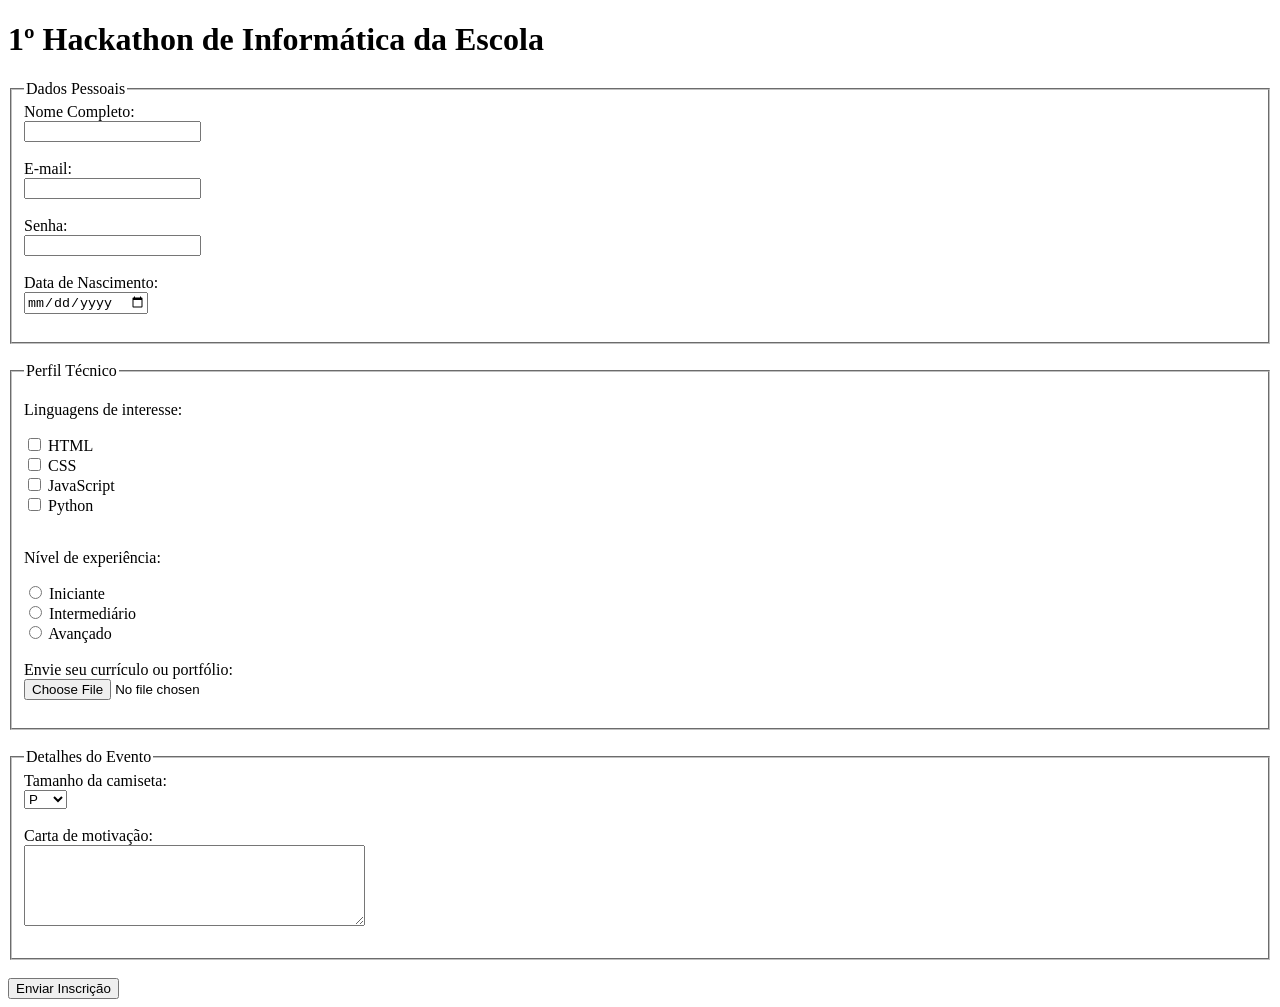
==== inscricao.html @ 709a194a "atividade 05" ====
<!DOCTYPE html>
<html lang="pt-BR">
<head>
    <meta charset="UTF-8">
    <title>Inscrição - Hackathon</title>
</head>
<body>

    <h1>1º Hackathon de Informática da Escola</h1>

    <form action="#" method="post">

        <!-- Bloco 1: Dados Pessoais -->
        <fieldset>
            <legend>Dados Pessoais</legend>

            <label for="nome">Nome Completo:</label><br>
            <input type="text" id="nome" name="nome" required><br><br>

            <label for="email">E-mail:</label><br>
            <input type="email" id="email" name="email" required><br><br>

            <label for="senha">Senha:</label><br>
            <input type="password" id="senha" name="senha" required><br><br>

            <label for="nascimento">Data de Nascimento:</label><br>
            <input type="date" id="nascimento" name="nascimento" required><br><br>
        </fieldset>

        <br>

        <!-- Bloco 2: Perfil Técnico -->
        <fieldset>
            <legend>Perfil Técnico</legend>

            <p>Linguagens de interesse:</p>
            <input type="checkbox" id="html" name="linguagens" value="HTML">
            <label for="html">HTML</label><br>

            <input type="checkbox" id="css" name="linguagens" value="CSS">
            <label for="css">CSS</label><br>

            <input type="checkbox" id="js" name="linguagens" value="JavaScript">
            <label for="js">JavaScript</label><br>

            <input type="checkbox" id="python" name="linguagens" value="Python">
            <label for="python">Python</label><br><br>

            <p>Nível de experiência:</p>
            <input type="radio" id="iniciante" name="nivel" value="Iniciante">
            <label for="iniciante">Iniciante</label><br>

            <input type="radio" id="intermediario" name="nivel" value="Intermediário">
            <label for="intermediario">Intermediário</label><br>

            <input type="radio" id="avancado" name="nivel" value="Avançado">
            <label for="avancado">Avançado</label><br><br>

            <label for="arquivo">Envie seu currículo ou portfólio:</label><br>
            <input type="file" id="arquivo" name="arquivo"><br><br>
        </fieldset>

        <br>

        <!-- Bloco 3: Detalhes do Evento -->
        <fieldset>
            <legend>Detalhes do Evento</legend>

            <label for="camiseta">Tamanho da camiseta:</label><br>
            <select id="camiseta" name="camiseta">
                <option value="P">P</option>
                <option value="M">M</option>
                <option value="G">G</option>
                <option value="GG">GG</option>
            </select><br><br>

            <label for="motivacao">Carta de motivação:</label><br>
            <textarea id="motivacao" name="motivacao" rows="5" cols="40"></textarea><br><br>
        </fieldset>

        <br>

        <button type="submit">Enviar Inscrição</button>

    </form>

</body>
</html>
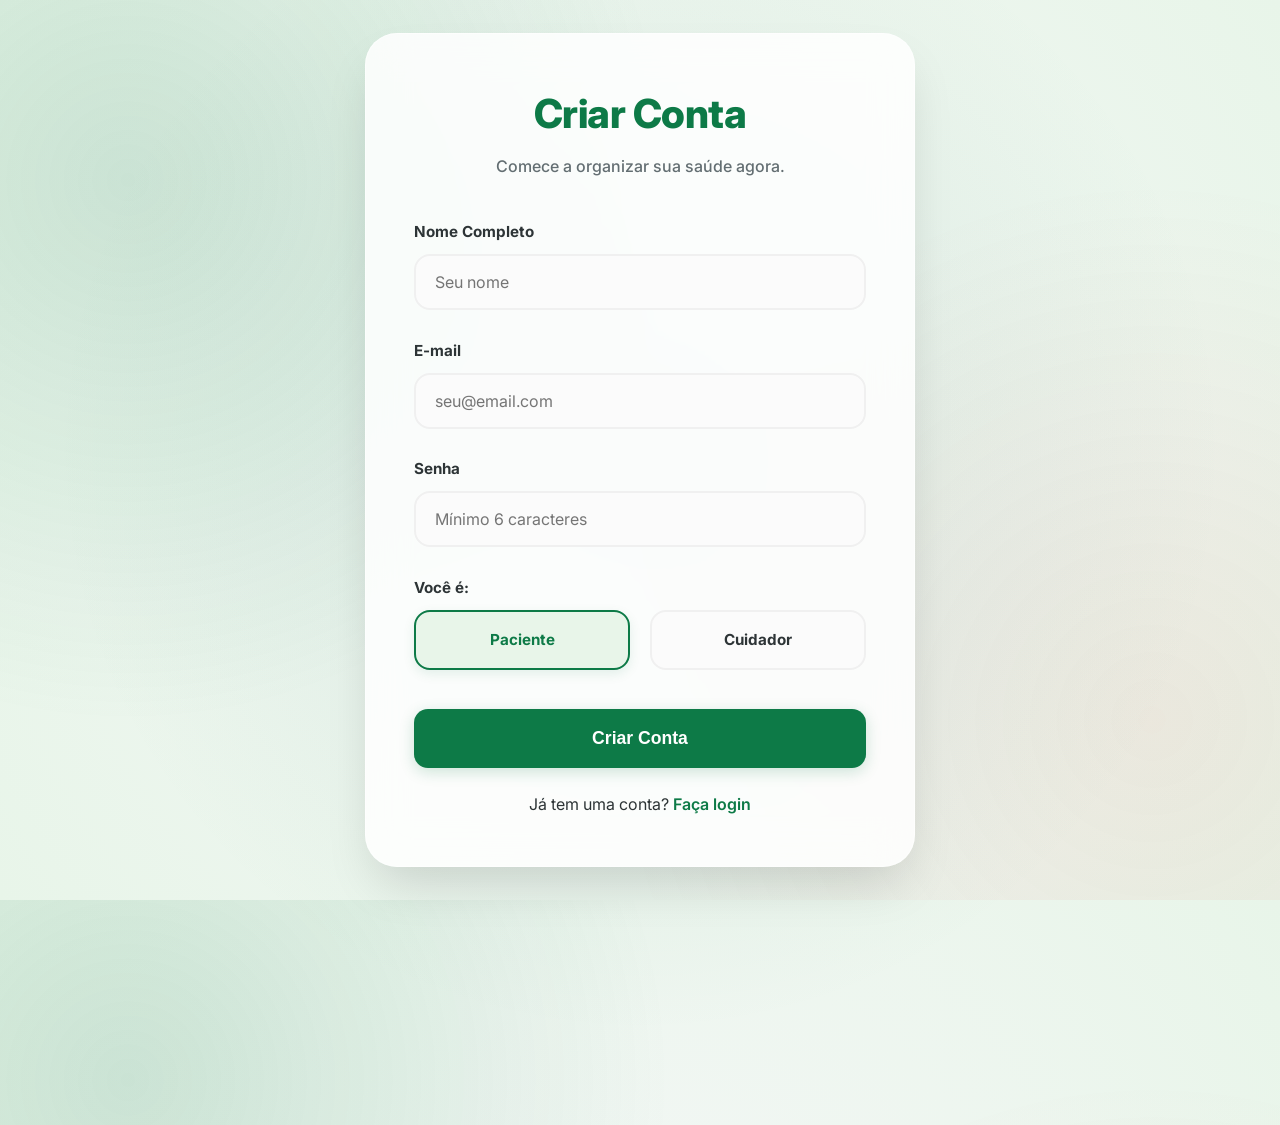
==== commit afaf0f02: "Melhoria de interface" ====
--- a/inscricao.html
+++ b/inscricao.html
@@ -2,87 +2,80 @@
 <html lang="pt-BR">
 <head>
     <meta charset="UTF-8">
-    <title>Inscrição - Hackathon</title>
+    <meta name="viewport" content="width=device-width, initial-scale=1.0">
+    <title>Cadastro - LembreMED</title>
+    <link rel="stylesheet" href="style.css">
+    <link href="https://fonts.googleapis.com/css2?family=Inter:wght@400;600;700;800&display=swap" rel="stylesheet">
 </head>
-<body>
+<body class="auth-page">
+    <div class="auth-card animate-fade" style="max-width: 550px;">
+        <div class="auth-header">
+            <h1>Criar Conta</h1>
+            <p>Comece a organizar sua saúde agora.</p>
+        </div>
 
-    <h1>1º Hackathon de Informática da Escola</h1>
+        <form id="signupForm">
+            <div class="form-group">
+                <label for="nome">Nome Completo</label>
+                <input type="text" id="nome" class="form-control" placeholder="Seu nome" required>
+            </div>
 
-    <form action="#" method="post">
+            <div class="form-group">
+                <label for="email">E-mail</label>
+                <input type="email" id="email" class="form-control" placeholder="seu@email.com" required>
+            </div>
 
-        <!-- Bloco 1: Dados Pessoais -->
-        <fieldset>
-            <legend>Dados Pessoais</legend>
+            <div class="form-group">
+                <label for="password">Senha</label>
+                <input type="password" id="password" class="form-control" placeholder="Mínimo 6 caracteres" minlength="6" required>
+            </div>
 
-            <label for="nome">Nome Completo:</label><br>
-            <input type="text" id="nome" name="nome" required><br><br>
+            <div class="form-group">
+                <label>Você é:</label>
+                <div class="role-group">
+                    <label class="role-box">
+                        <input type="radio" name="role" value="paciente" checked>
+                        <span>Paciente</span>
+                    </label>
+                    <label class="role-box">
+                        <input type="radio" name="role" value="cuidador">
+                        <span>Cuidador</span>
+                    </label>
+                </div>
+            </div>
 
-            <label for="email">E-mail:</label><br>
-            <input type="email" id="email" name="email" required><br><br>
+            <button type="submit" class="btn btn-primary btn-large">Criar Conta</button>
+        </form>
 
-            <label for="senha">Senha:</label><br>
-            <input type="password" id="senha" name="senha" required><br><br>
+        <div class="auth-footer" style="text-align: center; margin-top: 1.5rem;">
+            <p>Já tem uma conta? <a href="login.html" style="color: var(--primary); font-weight: 600; text-decoration: none;">Faça login</a></p>
+        </div>
+    </div>
 
-            <label for="nascimento">Data de Nascimento:</label><br>
-            <input type="date" id="nascimento" name="nascimento" required><br><br>
-        </fieldset>
-
-        <br>
-
-        <!-- Bloco 2: Perfil Técnico -->
-        <fieldset>
-            <legend>Perfil Técnico</legend>
-
-            <p>Linguagens de interesse:</p>
-            <input type="checkbox" id="html" name="linguagens" value="HTML">
-            <label for="html">HTML</label><br>
-
-            <input type="checkbox" id="css" name="linguagens" value="CSS">
-            <label for="css">CSS</label><br>
-
-            <input type="checkbox" id="js" name="linguagens" value="JavaScript">
-            <label for="js">JavaScript</label><br>
-
-            <input type="checkbox" id="python" name="linguagens" value="Python">
-            <label for="python">Python</label><br><br>
-
-            <p>Nível de experiência:</p>
-            <input type="radio" id="iniciante" name="nivel" value="Iniciante">
-            <label for="iniciante">Iniciante</label><br>
-
-            <input type="radio" id="intermediario" name="nivel" value="Intermediário">
-            <label for="intermediario">Intermediário</label><br>
-
-            <input type="radio" id="avancado" name="nivel" value="Avançado">
-            <label for="avancado">Avançado</label><br><br>
-
-            <label for="arquivo">Envie seu currículo ou portfólio:</label><br>
-            <input type="file" id="arquivo" name="arquivo"><br><br>
-        </fieldset>
-
-        <br>
-
-        <!-- Bloco 3: Detalhes do Evento -->
-        <fieldset>
-            <legend>Detalhes do Evento</legend>
-
-            <label for="camiseta">Tamanho da camiseta:</label><br>
-            <select id="camiseta" name="camiseta">
-                <option value="P">P</option>
-                <option value="M">M</option>
-                <option value="G">G</option>
-                <option value="GG">GG</option>
-            </select><br><br>
-
-            <label for="motivacao">Carta de motivação:</label><br>
-            <textarea id="motivacao" name="motivacao" rows="5" cols="40"></textarea><br><br>
-        </fieldset>
-
-        <br>
-
-        <button type="submit">Enviar Inscrição</button>
-
-    </form>
-
+    <script>
+        document.getElementById('signupForm').addEventListener('submit', (e) => {
+            e.preventDefault();
+            
+            const nome = document.getElementById('nome').value;
+            const email = document.getElementById('email').value;
+            const role = document.querySelector('input[name="role"]:checked').value;
+            
+            const user = { nome, email, role };
+            localStorage.setItem('lembremed_user', JSON.stringify(user));
+            localStorage.setItem('lembremed_logged', 'true');
+            
+            // Initialize storage keys if they don't exist
+            if (!localStorage.getItem('lembremed_meds')) {
+                localStorage.setItem('lembremed_meds', JSON.stringify([]));
+            }
+            if (!localStorage.getItem('lembremed_patients')) {
+                localStorage.setItem('lembremed_patients', JSON.stringify([
+                    { name: 'Exemplo: José Silva', condition: 'Hipertensão', adherence: 85 }
+                ]));
+            }
+            
+            window.location.href = 'index.html';
+        });
+    </script>
 </body>
 </html>
--- a/style.css
+++ b/style.css
@@ -0,0 +1,799 @@
+:root {
+    --primary: #0D7A47;
+    --primary-light: #E8F5E9;
+    --primary-dark: #065F35;
+    --alert: #E33F31;
+    --alert-light: #FFEBEE;
+    --bg: #F4F7F6;
+    --text: #2D3436;
+    --text-light: #636E72;
+    --white: #FFFFFF;
+    --shadow: 0 10px 30px rgba(0, 0, 0, 0.05);
+    --shadow-hover: 0 20px 40px rgba(0, 0, 0, 0.1);
+    --border-radius: 20px;
+    --transition: all 0.4s cubic-bezier(0.165, 0.84, 0.44, 1);
+}
+
+* {
+    margin: 0;
+    padding: 0;
+    box-sizing: border-box;
+}
+
+body {
+    font-family: 'Inter', 'Segoe UI', Roboto, sans-serif;
+    background-color: var(--bg);
+    color: var(--text);
+    line-height: 1.6;
+    -webkit-font-smoothing: antialiased;
+    overflow-x: hidden;
+}
+
+/* Typography */
+h1, h2, h3 {
+    font-weight: 800;
+    letter-spacing: -0.5px;
+}
+
+/* Layout */
+.container {
+    max-width: 1100px;
+    margin: 0 auto;
+    padding: 2rem 1.5rem;
+}
+
+/* Buttons */
+.btn {
+    display: inline-flex;
+    align-items: center;
+    justify-content: center;
+    padding: 0.8rem 1.8rem;
+    border-radius: 14px;
+    font-weight: 700;
+    cursor: pointer;
+    transition: var(--transition);
+    border: none;
+    font-size: 1rem;
+    gap: 10px;
+    text-decoration: none;
+}
+
+.btn-primary {
+    background-color: var(--primary);
+    color: var(--white);
+    box-shadow: 0 4px 15px rgba(13, 122, 71, 0.2);
+}
+
+.btn-primary:hover {
+    background-color: var(--primary-dark);
+    transform: translateY(-3px);
+    box-shadow: 0 8px 25px rgba(13, 122, 71, 0.3);
+}
+
+.btn-large {
+    padding: 1.2rem 2rem;
+    font-size: 1.1rem;
+    width: 100%;
+}
+
+.btn-outline {
+    background: transparent;
+    border: 2px solid var(--primary);
+    color: var(--primary);
+}
+
+.btn-outline:hover {
+    background: var(--primary-light);
+    color: var(--primary-dark);
+    transform: translateY(-2px);
+}
+
+.btn-danger {
+    background-color: var(--alert);
+    color: var(--white);
+}
+
+/* Auth Pages (Login/Signup) */
+.auth-page {
+    min-height: 100vh;
+    display: flex;
+    align-items: center;
+    justify-content: center;
+    padding: 1.5rem;
+    background: 
+        radial-gradient(circle at 10% 20%, rgba(13, 122, 71, 0.15) 0%, transparent 40%),
+        radial-gradient(circle at 90% 80%, rgba(227, 63, 49, 0.08) 0%, transparent 40%),
+        radial-gradient(circle at 50% 50%, #F4F7F6 0%, #E8F5E9 100%);
+    position: relative;
+    overflow: hidden;
+}
+
+.auth-page::before {
+    content: '';
+    position: absolute;
+    width: 150%;
+    height: 150%;
+    background: radial-gradient(circle at 50% 50%, rgba(13, 122, 71, 0.1) 0%, transparent 50%);
+    top: -25%;
+    left: -25%;
+    z-index: 0;
+    animation: glowMove 15s infinite alternate ease-in-out;
+}
+
+@keyframes glowMove {
+    0% { transform: translate(0, 0) scale(1); }
+    100% { transform: translate(5%, 5%) scale(1.1); }
+}
+
+.auth-card {
+    background: rgba(255, 255, 255, 0.85);
+    backdrop-filter: blur(20px);
+    -webkit-backdrop-filter: blur(20px);
+    padding: 3rem;
+    border-radius: 32px;
+    width: 100%;
+    max-width: 480px;
+    box-shadow: 0 25px 50px -12px rgba(0, 0, 0, 0.15);
+    border: 1px solid rgba(255, 255, 255, 0.5);
+    z-index: 1;
+    position: relative;
+}
+
+.auth-header {
+    text-align: center;
+    margin-bottom: 2.5rem;
+}
+
+.auth-header h1 {
+    color: var(--primary);
+    font-size: 2.5rem;
+    margin-bottom: 0.5rem;
+}
+
+.auth-header p {
+    color: var(--text-light);
+    font-weight: 500;
+}
+
+/* Form Styles */
+.form-group {
+    margin-bottom: 1.8rem;
+}
+
+.form-group label {
+    display: block;
+    font-weight: 700;
+    margin-bottom: 0.6rem;
+    color: var(--text);
+    font-size: 0.95rem;
+}
+
+.form-control {
+    width: 100%;
+    padding: 1rem 1.2rem;
+    border-radius: 16px;
+    border: 2px solid #F0F0F0;
+    background-color: #FBFBFB;
+    font-size: 1rem;
+    transition: var(--transition);
+    font-family: inherit;
+    color: var(--text);
+}
+
+.form-control:focus {
+    outline: none;
+    border-color: var(--primary);
+    background-color: var(--white);
+    box-shadow: 0 0 0 5px rgba(13, 122, 71, 0.1);
+}
+
+/* Role Selector */
+.role-group {
+    display: grid;
+    grid-template-columns: 1fr 1fr;
+    gap: 1.2rem;
+    margin-top: 0.5rem;
+}
+
+.role-box {
+    position: relative;
+    cursor: pointer;
+}
+
+.role-box input {
+    position: absolute;
+    opacity: 0;
+}
+
+.role-box span {
+    display: block;
+    padding: 1rem;
+    text-align: center;
+    border: 2px solid #F0F0F0;
+    border-radius: 16px;
+    font-weight: 700;
+    transition: var(--transition);
+    background: #FBFBFB;
+}
+
+.role-box input:checked + span {
+    border-color: var(--primary);
+    background-color: var(--primary-light);
+    color: var(--primary);
+    box-shadow: 0 4px 12px rgba(13, 122, 71, 0.1);
+}
+
+/* Main App Layout */
+.app-header {
+    background-color: rgba(255, 255, 255, 0.95);
+    backdrop-filter: blur(10px);
+    padding: 1.2rem 0;
+    box-shadow: var(--shadow);
+    position: sticky;
+    top: 0;
+    z-index: 100;
+    border-bottom: 1px solid #F0F0F0;
+}
+
+.app-header .container {
+    padding-top: 0;
+    padding-bottom: 0;
+    display: flex;
+    justify-content: space-between;
+    align-items: center;
+}
+
+.logo {
+    font-size: 1.8rem;
+    font-weight: 800;
+    color: var(--primary);
+    text-decoration: none;
+    letter-spacing: -1px;
+}
+
+.user-info {
+    display: flex;
+    align-items: center;
+    gap: 1.5rem;
+}
+
+/* Cards */
+.card {
+    background: var(--white);
+    border-radius: var(--border-radius);
+    padding: 2rem;
+    box-shadow: var(--shadow);
+    margin-bottom: 2rem;
+    transition: var(--transition);
+    border: 1px solid #F5F5F5;
+}
+
+.card:hover {
+    transform: translateY(-5px);
+    box-shadow: var(--shadow-hover);
+    border-color: #F0F0F0;
+}
+
+.card-title {
+    margin-bottom: 1.5rem;
+    font-size: 1.4rem;
+    font-weight: 800;
+    color: var(--text);
+    display: flex;
+    justify-content: space-between;
+    align-items: center;
+}
+
+/* Patient View - Highlights */
+.next-dose-card {
+    background: var(--white);
+    border-left: 10px solid var(--primary);
+    padding: 3rem;
+    text-align: center;
+}
+
+.next-dose-card h2 {
+    color: var(--text-light);
+    text-transform: uppercase;
+    font-size: 0.9rem;
+    letter-spacing: 2px;
+    margin-bottom: 1.2rem;
+}
+
+.med-name {
+    font-size: 3rem;
+    color: var(--text);
+    margin-bottom: 0.8rem;
+    font-weight: 900;
+}
+
+.med-info {
+    font-size: 1.4rem;
+    color: var(--text-light);
+    margin-bottom: 2.5rem;
+}
+
+/* Medication List */
+.med-list-item {
+    display: flex;
+    align-items: center;
+    justify-content: space-between;
+    padding: 1.5rem;
+    border-bottom: 1px solid #F5F5F5;
+    transition: var(--transition);
+    border-radius: 16px;
+}
+
+.med-list-item:hover {
+    background-color: var(--primary-light);
+}
+
+.med-time {
+    font-weight: 800;
+    color: var(--primary);
+    min-width: 80px;
+    font-size: 1.2rem;
+}
+
+.med-details {
+    flex-grow: 1;
+    margin-left: 1.5rem;
+}
+
+.med-details h4 {
+    font-size: 1.2rem;
+    margin-bottom: 4px;
+}
+
+.med-details p {
+    color: var(--text-light);
+    font-size: 0.95rem;
+}
+
+.med-status {
+    width: 50px;
+    height: 50px;
+    border-radius: 50%;
+    display: flex;
+    align-items: center;
+    justify-content: center;
+    background: #F0F0F0;
+    cursor: pointer;
+    transition: var(--transition);
+    border: none;
+    font-size: 1.4rem;
+}
+
+.med-status:hover {
+    background: #E0E0E0;
+    transform: scale(1.1);
+}
+
+.med-status.taken {
+    background: var(--primary);
+    color: var(--white);
+    box-shadow: 0 4px 12px rgba(13, 122, 71, 0.3);
+}
+
+/* Caregiver View - Dashboard */
+.stats-row {
+    display: grid;
+    grid-template-columns: repeat(auto-fit, minmax(200px, 1fr));
+    gap: 1.5rem;
+    margin-bottom: 2.5rem;
+}
+
+.stat-card {
+    text-align: center;
+    padding: 2rem;
+}
+
+.stat-value {
+    display: block;
+    font-size: 2.8rem;
+    font-weight: 800;
+    color: var(--primary);
+    line-height: 1;
+    margin-bottom: 0.5rem;
+}
+
+.stat-label {
+    font-size: 1rem;
+    color: var(--text-light);
+    font-weight: 700;
+    text-transform: uppercase;
+    letter-spacing: 1px;
+}
+
+.patient-grid {
+    display: grid;
+    grid-template-columns: repeat(auto-fit, minmax(320px, 1fr));
+    gap: 2rem;
+}
+
+/* Enhanced Patient Card */
+.patient-card {
+    position: relative;
+    overflow: hidden;
+    padding: 2.5rem;
+}
+
+.patient-badge {
+    position: absolute;
+    top: 20px;
+    right: 20px;
+    background: var(--primary-light);
+    color: var(--primary);
+    padding: 6px 14px;
+    border-radius: 30px;
+    font-size: 0.8rem;
+    font-weight: 800;
+    letter-spacing: 0.5px;
+}
+
+.patient-stat-row {
+    display: grid;
+    grid-template-columns: 1fr 1fr;
+    gap: 1.5rem;
+    margin-top: 1.5rem;
+    padding-top: 1.5rem;
+    border-top: 1px solid #F0F0F0;
+}
+
+.patient-mini-stat {
+    font-size: 0.85rem;
+    color: var(--text-light);
+}
+
+.patient-mini-stat strong {
+    display: block;
+    color: var(--text);
+    font-size: 1.1rem;
+    font-weight: 800;
+    margin-top: 2px;
+}
+
+.progress-container {
+    height: 12px;
+    background: #F0F0F0;
+    border-radius: 6px;
+    margin: 1.5rem 0;
+    overflow: hidden;
+}
+
+.progress-bar {
+    height: 100%;
+    background: linear-gradient(90deg, var(--primary) 0%, #2ecc71 100%);
+    border-radius: 6px;
+    transition: width 1.2s cubic-bezier(0.165, 0.84, 0.44, 1);
+}
+
+/* Modal */
+.modal-overlay {
+    position: fixed;
+    top: 0;
+    left: 0;
+    width: 100%;
+    height: 100%;
+    background: rgba(0,0,0,0.4);
+    display: none;
+    align-items: center;
+    justify-content: center;
+    z-index: 1000;
+    padding: 1.5rem;
+    backdrop-filter: blur(8px);
+}
+
+.modal {
+    background: var(--white);
+    padding: 3rem;
+    border-radius: 32px;
+    width: 100%;
+    max-width: 550px;
+    max-height: 90vh;
+    overflow-y: auto;
+    position: relative;
+    box-shadow: 0 30px 60px rgba(0,0,0,0.2);
+    border: 1px solid rgba(255,255,255,0.2);
+}
+
+.modal-header {
+    display: flex;
+    justify-content: space-between;
+    align-items: center;
+    margin-bottom: 2.5rem;
+}
+
+.close-modal {
+    background: #F0F0F0;
+    border: none;
+    font-size: 1.5rem;
+    cursor: pointer;
+    color: var(--text-light);
+    width: 44px;
+    height: 44px;
+    border-radius: 50%;
+    display: flex;
+    align-items: center;
+    justify-content: center;
+    transition: var(--transition);
+}
+
+.close-modal:hover {
+    background: var(--alert-light);
+    color: var(--alert);
+    transform: rotate(90deg);
+}
+
+/* Empty State */
+.empty-state {
+    text-align: center;
+    padding: 4rem 1.5rem;
+    color: var(--text-light);
+}
+
+.empty-state-icon {
+    font-size: 4rem;
+    margin-bottom: 1.5rem;
+    opacity: 0.3;
+}
+
+/* Animations */
+@keyframes fadeIn {
+    from { opacity: 0; transform: translateY(20px); }
+    to { opacity: 1; transform: translateY(0); }
+}
+
+.animate-fade {
+    animation: fadeIn 0.6s ease-out forwards;
+}
+
+/* Caregiver Sub-Navigation */
+.sub-nav {
+    display: flex;
+    gap: 0.8rem;
+    margin-bottom: 2.5rem;
+    background: #F0F0F0;
+    padding: 0.5rem;
+    border-radius: 18px;
+    width: fit-content;
+    overflow-x: auto;
+}
+
+.sub-nav-btn {
+    background: none;
+    border: none;
+    padding: 0.8rem 1.5rem;
+    font-weight: 700;
+    color: var(--text-light);
+    cursor: pointer;
+    border-radius: 14px;
+    transition: var(--transition);
+    white-space: nowrap;
+}
+
+.sub-nav-btn.active {
+    background-color: var(--white);
+    color: var(--primary);
+    box-shadow: 0 4px 12px rgba(0,0,0,0.05);
+}
+
+.sub-nav-btn:hover:not(.active) {
+    background-color: rgba(255,255,255,0.5);
+    color: var(--text);
+}
+
+/* Charts & Dashboard Items */
+.dashboard-grid {
+    display: grid;
+    grid-template-columns: repeat(auto-fit, minmax(300px, 1fr));
+    gap: 2rem;
+    margin-bottom: 2.5rem;
+}
+
+.chart-container {
+    display: flex;
+    flex-direction: column;
+    align-items: center;
+    justify-content: center;
+    padding: 2.5rem;
+}
+
+.circular-chart {
+    display: block;
+    margin: 10px auto;
+    max-width: 180px;
+    max-height: 180px;
+}
+
+.circle-bg {
+    fill: none;
+    stroke: #F0F0F0;
+    stroke-width: 3.8;
+}
+
+.circle {
+    fill: none;
+    stroke-width: 3.2;
+    stroke-linecap: round;
+    animation: progress 1.5s ease-out forwards;
+}
+
+.circle.primary { stroke: var(--primary); }
+
+@keyframes progress {
+    0% { stroke-dasharray: 0 100; }
+}
+
+.percentage {
+    fill: var(--text);
+    font-family: 'Inter', sans-serif;
+    font-size: 0.55em;
+    text-anchor: middle;
+    font-weight: 800;
+}
+
+/* Multi-dose list for Dashboard */
+.next-doses-list {
+    max-height: 400px;
+    overflow-y: auto;
+    padding: 0.5rem;
+}
+
+.mini-dose-item {
+    padding: 1.2rem;
+    background: #FBFBFB;
+    border: 1px solid #F0F0F0;
+    border-radius: 18px;
+    margin-bottom: 1rem;
+    display: flex;
+    justify-content: space-between;
+    align-items: center;
+    box-shadow: 0 4px 6px rgba(0, 0, 0, 0.02);
+    transition: var(--transition);
+}
+
+.mini-dose-item:hover {
+    transform: translateX(8px);
+    border-color: var(--primary);
+    background-color: var(--white);
+    box-shadow: 0 8px 15px rgba(0, 0, 0, 0.05);
+}
+
+.mini-dose-info h4 { 
+    font-size: 1.1rem; 
+    color: var(--text);
+    margin-bottom: 4px;
+}
+
+.mini-dose-info p { 
+    font-size: 0.9rem; 
+    color: var(--text-light); 
+    font-weight: 500;
+}
+
+/* History List */
+.history-list {
+    display: flex;
+    flex-direction: column;
+    gap: 1.2rem;
+}
+
+.history-item {
+    display: flex;
+    align-items: center;
+    padding: 1.2rem;
+    background: var(--white);
+    border-radius: 18px;
+    box-shadow: var(--shadow);
+    border: 1px solid #F5F5F5;
+}
+
+.history-icon {
+    width: 48px;
+    height: 48px;
+    border-radius: 14px;
+    background: var(--primary-light);
+    color: var(--primary);
+    display: flex;
+    align-items: center;
+    justify-content: center;
+    margin-right: 1.2rem;
+    font-size: 1.5rem;
+}
+
+.history-info h4 { font-size: 1.1rem; margin-bottom: 4px; }
+.history-info p { font-size: 0.9rem; color: var(--text-light); }
+
+/* Notifications / Toasts */
+.notification-container {
+    position: fixed;
+    top: 30px;
+    right: 30px;
+    z-index: 2000;
+    pointer-events: none;
+}
+
+.toast {
+    background: rgba(255, 255, 255, 0.95);
+    backdrop-filter: blur(10px);
+    padding: 1.2rem 1.8rem;
+    border-radius: 20px;
+    box-shadow: 0 15px 35px rgba(0,0,0,0.15);
+    display: flex;
+    align-items: center;
+    gap: 15px;
+    margin-bottom: 12px;
+    border-left: 8px solid var(--primary);
+    transform: translateX(120%);
+    transition: transform 0.5s cubic-bezier(0.68, -0.55, 0.265, 1.55);
+    pointer-events: auto;
+}
+
+.toast.show { transform: translateX(0); }
+.toast-icon { font-size: 1.8rem; }
+.toast-content h4 { font-size: 1.1rem; margin-bottom: 2px; }
+.toast-content p { font-size: 0.9rem; color: var(--text-light); }
+
+.mini-dose-item.confirmed {
+    background-color: #E8F5E9;
+    border-color: var(--primary);
+    transform: scale(1.02);
+}
+
+.mini-dose-item.confirmed .btn {
+    display: none;
+}
+
+.detail-section {
+    margin-bottom: 1.5rem;
+    padding-bottom: 1.5rem;
+    border-bottom: 1px solid #F0F0F0;
+}
+
+.detail-section:last-child {
+    border-bottom: none;
+}
+
+.detail-section h4 {
+    color: var(--primary);
+    margin-bottom: 0.8rem;
+    font-size: 1.1rem;
+    display: flex;
+    align-items: center;
+    gap: 8px;
+}
+
+.detail-info-grid {
+    display: grid;
+    grid-template-columns: 1fr 1fr;
+    gap: 1rem;
+}
+
+.detail-info-item {
+    font-size: 0.95rem;
+}
+
+.detail-info-item strong {
+    display: block;
+    color: var(--text-light);
+    font-size: 0.8rem;
+    text-transform: uppercase;
+}
+
+.med-item-detail {
+    background: #FBFBFB;
+    padding: 0.8rem 1.2rem;
+    border-radius: 12px;
+    margin-bottom: 0.5rem;
+    display: flex;
+    justify-content: space-between;
+    align-items: center;
+    border: 1px solid #F0F0F0;
+}
+
+/* Scrollbar refinement */
+::-webkit-scrollbar { width: 8px; }
+::-webkit-scrollbar-track { background: var(--bg); }
+::-webkit-scrollbar-thumb { background: #CCC; border-radius: 10px; border: 2px solid var(--bg); }
+::-webkit-scrollbar-thumb:hover { background: var(--primary); }
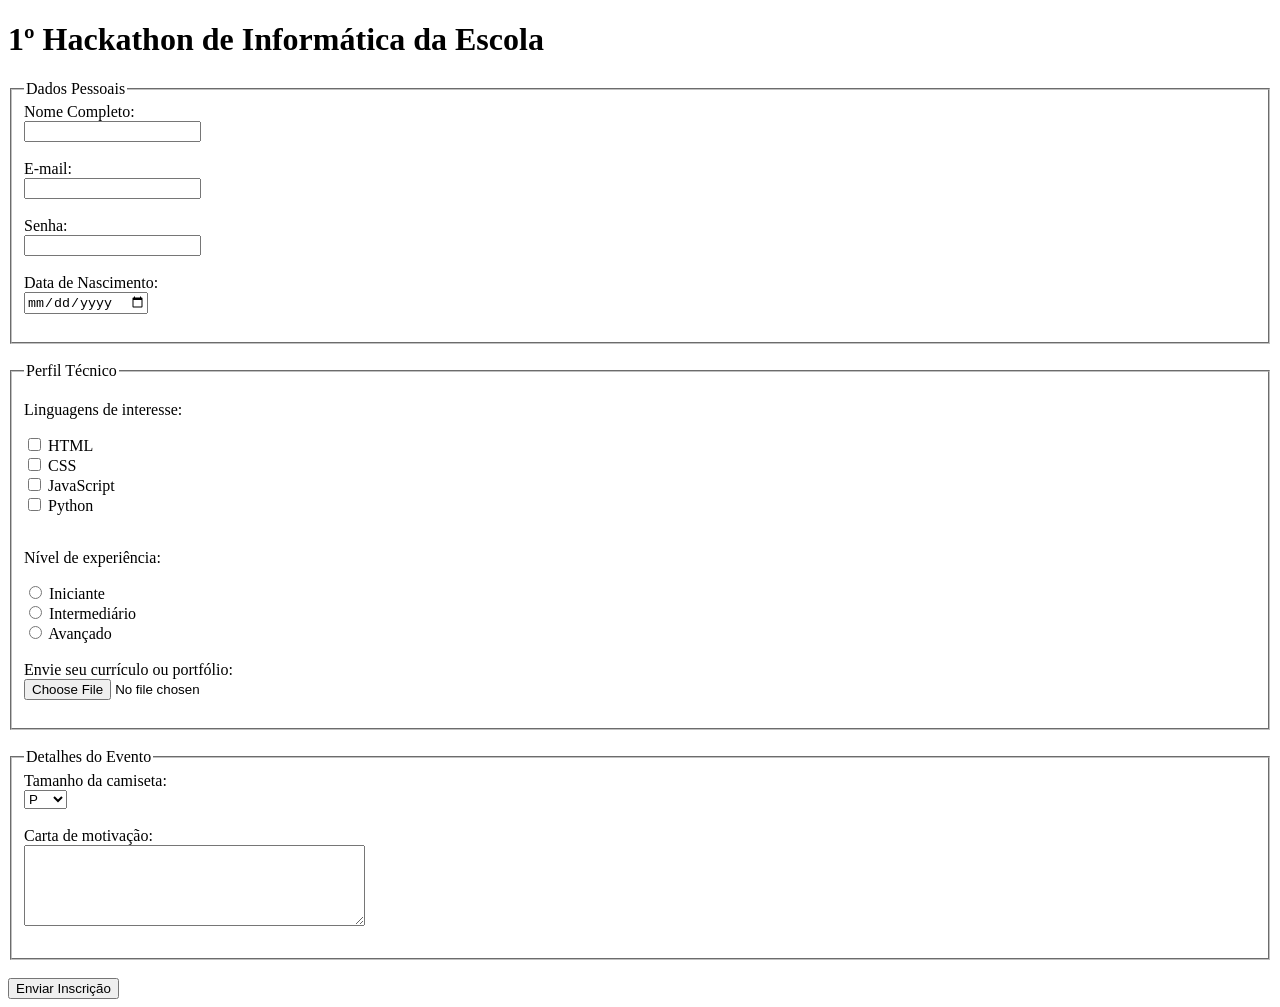
==== commit 264ac1c7: "Imersão em JavaScript: Fundamentos e Manipulação do DOM" ====
--- a/inscricao.html
+++ b/inscricao.html
@@ -2,80 +2,87 @@
 <html lang="pt-BR">
 <head>
     <meta charset="UTF-8">
-    <meta name="viewport" content="width=device-width, initial-scale=1.0">
-    <title>Cadastro - LembreMED</title>
-    <link rel="stylesheet" href="style.css">
-    <link href="https://fonts.googleapis.com/css2?family=Inter:wght@400;600;700;800&display=swap" rel="stylesheet">
+    <title>Inscrição - Hackathon</title>
 </head>
-<body class="auth-page">
-    <div class="auth-card animate-fade" style="max-width: 550px;">
-        <div class="auth-header">
-            <h1>Criar Conta</h1>
-            <p>Comece a organizar sua saúde agora.</p>
-        </div>
+<body>
 
-        <form id="signupForm">
-            <div class="form-group">
-                <label for="nome">Nome Completo</label>
-                <input type="text" id="nome" class="form-control" placeholder="Seu nome" required>
-            </div>
+    <h1>1º Hackathon de Informática da Escola</h1>
 
-            <div class="form-group">
-                <label for="email">E-mail</label>
-                <input type="email" id="email" class="form-control" placeholder="seu@email.com" required>
-            </div>
+    <form action="#" method="post">
 
-            <div class="form-group">
-                <label for="password">Senha</label>
-                <input type="password" id="password" class="form-control" placeholder="Mínimo 6 caracteres" minlength="6" required>
-            </div>
+        <!-- Bloco 1: Dados Pessoais -->
+        <fieldset>
+            <legend>Dados Pessoais</legend>
 
-            <div class="form-group">
-                <label>Você é:</label>
-                <div class="role-group">
-                    <label class="role-box">
-                        <input type="radio" name="role" value="paciente" checked>
-                        <span>Paciente</span>
-                    </label>
-                    <label class="role-box">
-                        <input type="radio" name="role" value="cuidador">
-                        <span>Cuidador</span>
-                    </label>
-                </div>
-            </div>
+            <label for="nome">Nome Completo:</label><br>
+            <input type="text" id="nome" name="nome" required><br><br>
 
-            <button type="submit" class="btn btn-primary btn-large">Criar Conta</button>
-        </form>
+            <label for="email">E-mail:</label><br>
+            <input type="email" id="email" name="email" required><br><br>
 
-        <div class="auth-footer" style="text-align: center; margin-top: 1.5rem;">
-            <p>Já tem uma conta? <a href="login.html" style="color: var(--primary); font-weight: 600; text-decoration: none;">Faça login</a></p>
-        </div>
-    </div>
+            <label for="senha">Senha:</label><br>
+            <input type="password" id="senha" name="senha" required><br><br>
 
-    <script>
-        document.getElementById('signupForm').addEventListener('submit', (e) => {
-            e.preventDefault();
-            
-            const nome = document.getElementById('nome').value;
-            const email = document.getElementById('email').value;
-            const role = document.querySelector('input[name="role"]:checked').value;
-            
-            const user = { nome, email, role };
-            localStorage.setItem('lembremed_user', JSON.stringify(user));
-            localStorage.setItem('lembremed_logged', 'true');
-            
-            // Initialize storage keys if they don't exist
-            if (!localStorage.getItem('lembremed_meds')) {
-                localStorage.setItem('lembremed_meds', JSON.stringify([]));
-            }
-            if (!localStorage.getItem('lembremed_patients')) {
-                localStorage.setItem('lembremed_patients', JSON.stringify([
-                    { name: 'Exemplo: José Silva', condition: 'Hipertensão', adherence: 85 }
-                ]));
-            }
-            
-            window.location.href = 'index.html';
-        });
-    </script>
+            <label for="nascimento">Data de Nascimento:</label><br>
+            <input type="date" id="nascimento" name="nascimento" required><br><br>
+        </fieldset>
+
+        <br>
+
+        <!-- Bloco 2: Perfil Técnico -->
+        <fieldset>
+            <legend>Perfil Técnico</legend>
+
+            <p>Linguagens de interesse:</p>
+            <input type="checkbox" id="html" name="linguagens" value="HTML">
+            <label for="html">HTML</label><br>
+
+            <input type="checkbox" id="css" name="linguagens" value="CSS">
+            <label for="css">CSS</label><br>
+
+            <input type="checkbox" id="js" name="linguagens" value="JavaScript">
+            <label for="js">JavaScript</label><br>
+
+            <input type="checkbox" id="python" name="linguagens" value="Python">
+            <label for="python">Python</label><br><br>
+
+            <p>Nível de experiência:</p>
+            <input type="radio" id="iniciante" name="nivel" value="Iniciante">
+            <label for="iniciante">Iniciante</label><br>
+
+            <input type="radio" id="intermediario" name="nivel" value="Intermediário">
+            <label for="intermediario">Intermediário</label><br>
+
+            <input type="radio" id="avancado" name="nivel" value="Avançado">
+            <label for="avancado">Avançado</label><br><br>
+
+            <label for="arquivo">Envie seu currículo ou portfólio:</label><br>
+            <input type="file" id="arquivo" name="arquivo"><br><br>
+        </fieldset>
+
+        <br>
+
+        <!-- Bloco 3: Detalhes do Evento -->
+        <fieldset>
+            <legend>Detalhes do Evento</legend>
+
+            <label for="camiseta">Tamanho da camiseta:</label><br>
+            <select id="camiseta" name="camiseta">
+                <option value="P">P</option>
+                <option value="M">M</option>
+                <option value="G">G</option>
+                <option value="GG">GG</option>
+            </select><br><br>
+
+            <label for="motivacao">Carta de motivação:</label><br>
+            <textarea id="motivacao" name="motivacao" rows="5" cols="40"></textarea><br><br>
+        </fieldset>
+
+        <br>
+
+        <button type="submit">Enviar Inscrição</button>
+
+    </form>
+
 </body>
 </html>
